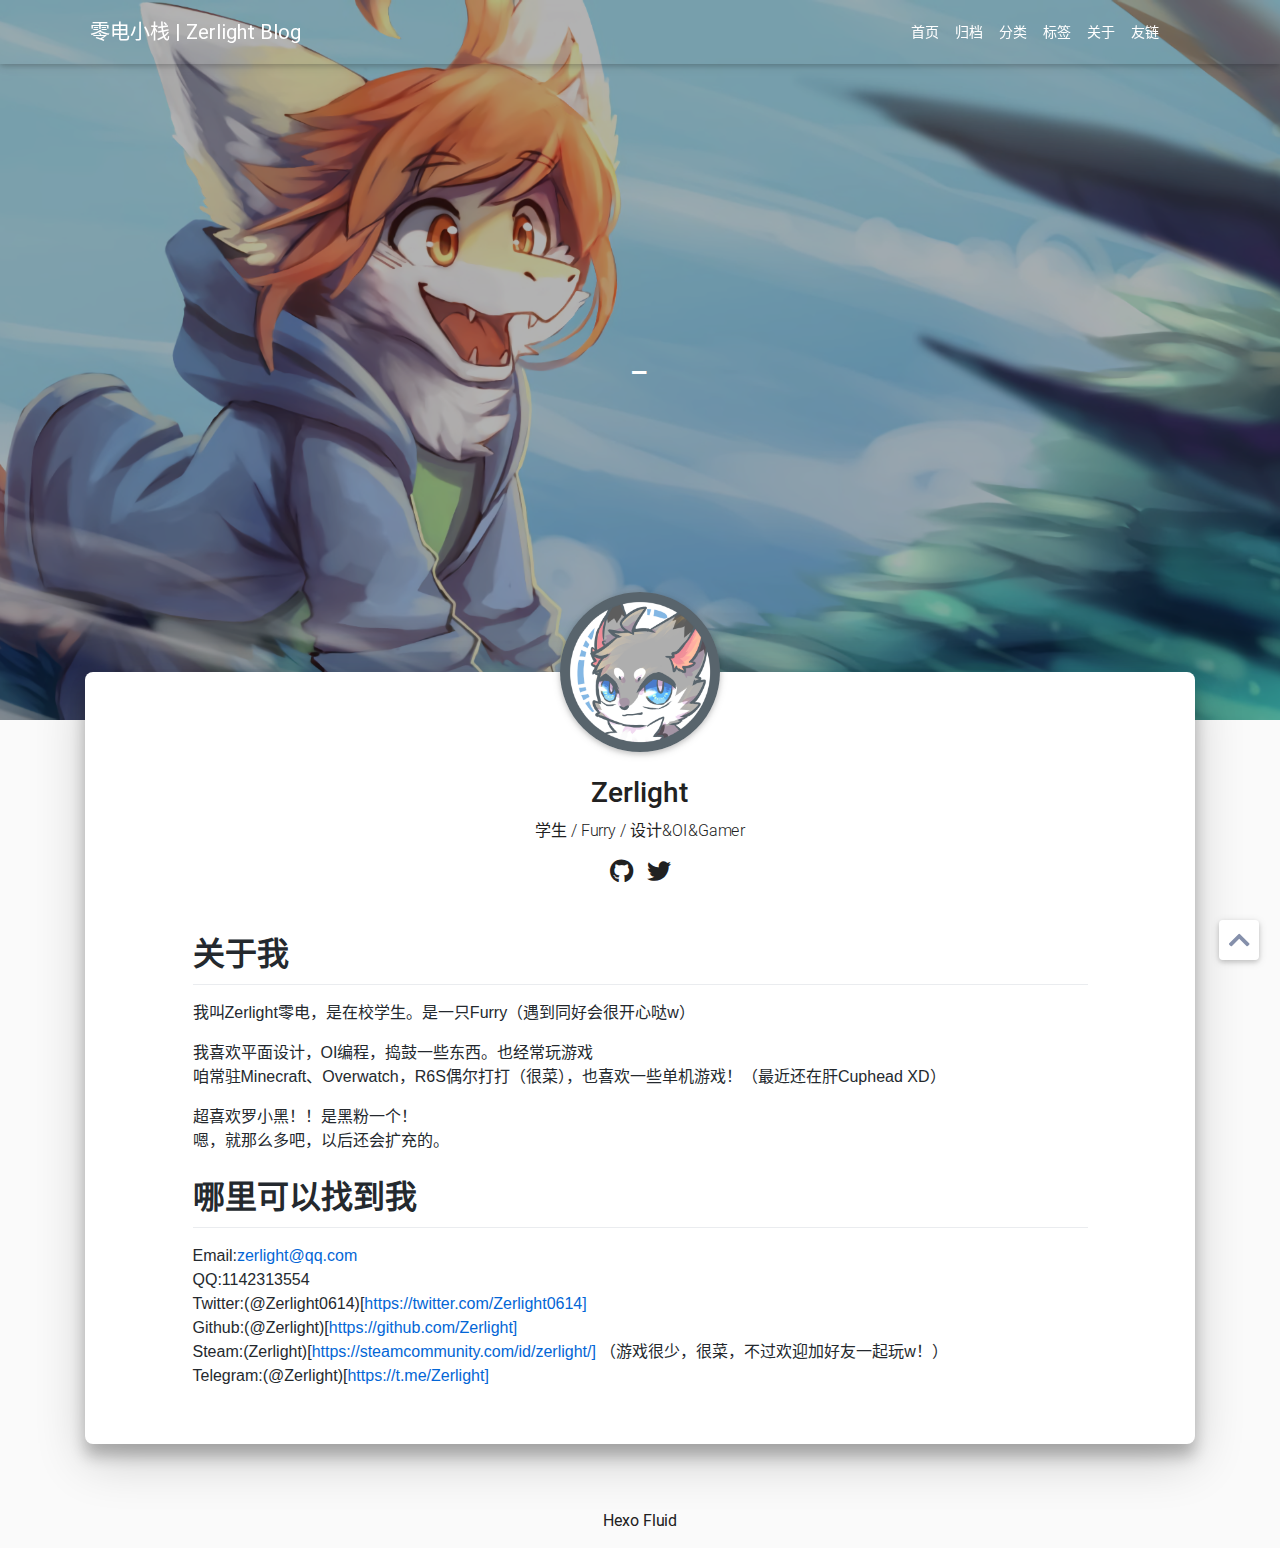
==== about/index.html @ 56e9f2dd "Site updated: 2020-03-03 23:45:05" ====
<!DOCTYPE html>
<html lang="zh-CN">





<head>
  <meta charset="UTF-8">
  <link rel="apple-touch-icon" sizes="76x76" href="/img/apple-touch-icon.png">
  <link rel="icon" type="image/png" href="/img/favicon.png">
  <meta name="viewport"
        content="width=device-width, initial-scale=1.0, maximum-scale=1.0, user-scalable=no, shrink-to-fit=no">
  <meta http-equiv="x-ua-compatible" content="ie=edge">
  
    <meta http-equiv="Content-Security-Policy" content="upgrade-insecure-requests">
  
  <meta name="description" content="">
  <meta name="author" content="Zerlight">
  <meta name="keywords" content="">
  <title>关于 ~ 零电小栈 | Zerlight Blog</title>

  <link rel="stylesheet" href="/lib/font-awesome/css/all.min.css"  >
<link rel="stylesheet" href="/lib/bootstrap/css/bootstrap.min.css"  >
<link rel="stylesheet" href="/lib/mdbootstrap/css/mdb.min.css"  >
<link rel="stylesheet" href="/lib/github-markdown/github-markdown.min.css"  >

<link rel="stylesheet" href="//at.alicdn.com/t/font_1067060_qzomjdt8bmp.css">



  <link rel="stylesheet" href="/lib/prettify/tomorrow-night-eighties.min.css"  >

<link rel="stylesheet" href="/css/main.css"  >


  <link rel="stylesheet" href="/lib/fancybox/jquery.fancybox.min.css"  >


<meta name="generator" content="Hexo 4.2.0"></head>


<body>
  <header style="height: 80vh;">
    <nav id="navbar" class="navbar fixed-top  navbar-expand-lg navbar-dark scrolling-navbar">
  <div class="container">
    <a class="navbar-brand"
       href="/">&nbsp;<strong>零电小栈 | Zerlight Blog</strong>&nbsp;</a>

    <button id="navbar-toggler-btn" class="navbar-toggler" type="button" data-toggle="collapse"
            data-target="#navbarSupportedContent"
            aria-controls="navbarSupportedContent" aria-expanded="false" aria-label="Toggle navigation">
      <div class="animated-icon"><span></span><span></span><span></span></div>
    </button>

    <!-- Collapsible content -->
    <div class="collapse navbar-collapse" id="navbarSupportedContent">
      <ul class="navbar-nav ml-auto text-center">
        
          
          
          
          
          <li class="nav-item">
            <a class="nav-link" href="/">首页</a>
          </li>
        
          
          
          
          
          <li class="nav-item">
            <a class="nav-link" href="/archives/">归档</a>
          </li>
        
          
          
          
          
          <li class="nav-item">
            <a class="nav-link" href="/categories/">分类</a>
          </li>
        
          
          
          
          
          <li class="nav-item">
            <a class="nav-link" href="/tags/">标签</a>
          </li>
        
          
          
          
          
          <li class="nav-item">
            <a class="nav-link" href="/about/">关于</a>
          </li>
        
          
          
          
          
          <li class="nav-item">
            <a class="nav-link" href="/links/">友链</a>
          </li>
        
        
          <li class="nav-item" id="search-btn">
            <a class="nav-link" data-toggle="modal" data-target="#modalSearch">&nbsp;&nbsp;<i
                class="iconfont icon-search"></i>&nbsp;&nbsp;</a>
          </li>
        
      </ul>
    </div>
  </div>
</nav>

    <div class="view intro-2" id="background" parallax=true
         style="background: url('/img/1510596138.kinniro_kuttomsp38.png')no-repeat center center;
           background-size: cover;">
      <div class="full-bg-img">
        <div class="mask rgba-black-light flex-center">
          <div class="container text-center white-text fadeInUp">
            <span class="h2" id="subtitle">
              
            </span>

            
          </div>

          
        </div>
      </div>
    </div>
  </header>

  <main>
    
      <div class="container nopadding-md">
        <div class="py-5 z-depth-3" id="board">
          
            <div class="about-avatar">
              <img src="/img/avatar.png"
                   class="img-fluid z-depth-1 rounded-circle"
                   alt="avatar">
            </div>
          
          <div class="container">
            <div class="row">
              <div class="col-12 col-md-10 m-auto">
                

<div class="text-center">
  <p class="h3">Zerlight</p>
  <p>学生 / Furry / 设计&OI&Gamer</p>
  
    
    
    <a href="https://github.com/Zerlight"
       class="h4 px-1 ">
      <i class="fab fa-github" aria-hidden="true"></i>
      
    </a>
  
    
    
    <a href="https://twitter.com/Zerlight0614"
       class="h4 px-1 ">
      <i class="fab fa-twitter" aria-hidden="true"></i>
      
    </a>
  
    
    
</div>
<div class="mt-5 markdown-body">
  <h1 id="关于我"><a href="#关于我" class="headerlink" title="关于我"></a>关于我</h1><p>我叫Zerlight零电，是在校学生。是一只Furry（遇到同好会很开心哒w）</p>
<p>我喜欢平面设计，OI编程，捣鼓一些东西。也经常玩游戏<br>咱常驻Minecraft、Overwatch，R6S偶尔打打（很菜），也喜欢一些单机游戏！（最近还在肝Cuphead XD）</p>
<p>超喜欢罗小黑！！是黑粉一个！<br>嗯，就那么多吧，以后还会扩充的。</p>
<h1 id="哪里可以找到我"><a href="#哪里可以找到我" class="headerlink" title="哪里可以找到我"></a>哪里可以找到我</h1><p>Email:<a href="mailto:zerlight@qq.com">zerlight@qq.com</a><br>QQ:1142313554<br>Twitter:(@Zerlight0614)[<a href="https://twitter.com/Zerlight0614]" target="_blank" rel="noopener">https://twitter.com/Zerlight0614]</a><br>Github:(@Zerlight)[<a href="https://github.com/Zerlight]" target="_blank" rel="noopener">https://github.com/Zerlight]</a><br>Steam:(Zerlight)[<a href="https://steamcommunity.com/id/zerlight/]" target="_blank" rel="noopener">https://steamcommunity.com/id/zerlight/]</a> （游戏很少，很菜，不过欢迎加好友一起玩w！）<br>Telegram:(@Zerlight)[<a href="https://t.me/Zerlight]" target="_blank" rel="noopener">https://t.me/Zerlight]</a></p>

</div>

              </div>
            </div>
          </div>
        </div>
      </div>
    
  </main>

  
    <a class="z-depth-1" id="scroll-top-button" href="#" role="button">
      <i class="fa fa-chevron-up scroll-top-arrow" aria-hidden="true"></i>
    </a>
  

  
    <div class="modal fade" id="modalSearch" tabindex="-1" role="dialog" aria-labelledby="ModalLabel"
     aria-hidden="true">
  <div class="modal-dialog modal-dialog-scrollable modal-lg" role="document">
    <div class="modal-content">
      <div class="modal-header text-center">
        <h4 class="modal-title w-100 font-weight-bold">搜索</h4>
        <button type="button" id="local-search-close" class="close" data-dismiss="modal" aria-label="Close">
          <span aria-hidden="true">&times;</span>
        </button>
      </div>
      <div class="modal-body mx-3">
        <div class="md-form mb-5">
          <input type="text" id="local-search-input" class="form-control validate">
          <label data-error="x" data-success="v"
                 for="local-search-input">关键词</label>
        </div>
        <div class="list-group" id="local-search-result"></div>
      </div>
    </div>
  </div>
</div>
  

  <footer class="mt-5">
  <div class="text-center py-3">
    <a href="https://hexo.io" target="_blank" rel="nofollow noopener"><b>Hexo</b></a>
    <i class="iconfont icon-love"></i>
    <a href="https://github.com/fluid-dev/hexo-theme-fluid" target="_blank" rel="nofollow noopener"> <b>Fluid</b></a>
    <br>

    


    


    <!-- cnzz Analytics icon -->
    

  </div>
</footer>

<!-- SCRIPTS -->
<script src="/lib/jquery/jquery.min.js" ></script>
<script src="/lib/popper/popper.min.js" ></script>
<script src="/lib/bootstrap/js/bootstrap.min.js" ></script>
<script src="/lib/mdbootstrap/js/mdb.min.js" ></script>
<script src="/js/main.js" ></script>


  <script src="/js/lazyload.js" ></script>





  <script src="/lib/smoothscroll/SmoothScroll.min.js" ></script>



  <script async src="//busuanzi.ibruce.info/busuanzi/2.3/busuanzi.pure.mini.js" ></script>


<!-- Plugins -->


  

  
    <!-- Google Analytics -->
    <script>
      (function (i, s, o, g, r, a, m) {
        i['GoogleAnalyticsObject'] = r;
        i[r] = i[r] || function () {
          (i[r].q = i[r].q || []).push(arguments)
        }, i[r].l = 1 * new Date();
        a = s.createElement(o),
          m = s.getElementsByTagName(o)[0];
        a.async = 1;
        a.src = g;
        m.parentNode.insertBefore(a, m)
      })(window, document, 'script', 'https://www.google-analytics.com/analytics.js', 'ga');

      ga('create', 'UA-137431121-1', 'auto');
      ga('send', 'pageview');
    </script>
  

  

  

  <!-- cnzz Analytics -->
  



  <script src="/lib/prettify/prettify.min.js" ></script>
  <script>
    $(document).ready(function () {
      $('pre').addClass('prettyprint  linenums');
      prettyPrint();
    })
  </script>



  <script src="/lib/typed/typed.min.js" ></script>
  <script>
    var typed = new Typed('#subtitle', {
      strings: [
        '  ',
        "关于&nbsp;",
      ],
      cursorChar: "_",
      typeSpeed: 70,
      loop: false,
    });
    typed.stop();
    $(document).ready(function () {
      $(".typed-cursor").addClass("h2");
      typed.start();
    });
  </script>



  <script src="/lib/anchor/anchor.min.js" ></script>
  <script>
    anchors.options = {
      placement: "right",
      visible: "false",
      
    };
    var el = "h1,h2,h3,h4,h5,h6".split(",");
    var res = [];
    for (item of el) {
      res.push(".markdown-body > " + item)
    }
    anchors.add(res.join(", "))
  </script>



  <script src="/js/local-search.js" ></script>
  <script>
    var path = "/local-search.xml";
    var inputArea = document.querySelector("#local-search-input");
    inputArea.onclick = function () {
      getSearchFile(path);
      this.onclick = null
    }
  </script>



  <script src="/lib/fancybox/jquery.fancybox.min.js" ></script>
  <script>
    $("#post img:not(.no-zoom img, img[no-zoom])").each(
      function () {
        var element = document.createElement("a");
        $(element).attr("data-fancybox", "images");
        $(element).attr("href", $(this).attr("src"));
        $(this).wrap(element);
      }
    );
  </script>





  
  
    <script type="text/javascript">
      //定义获取词语下标
      var a_idx = 0;
      jQuery(document).ready(function ($) {
        //点击body时触发事件
        $("body").click(function (e) {
          //需要显示的词语
          var a = new Array("富强", "民主", "文明", "和谐", "自由", "平等", "公正", "法治", "爱国", "敬业", "诚信", "友善");
          //设置词语给span标签
          var $i = $("<span/>").text(a[a_idx]);
          //下标等于原来下标+1  余 词语总数
          a_idx = (a_idx + 1) % a.length;
          //获取鼠标指针的位置，分别相对于文档的左和右边缘。
          //获取x和y的指针坐标
          var x = e.pageX, y = e.pageY;
          //在鼠标的指针的位置给$i定义的span标签添加css样式
          $i.css({
            "z-index": 999,
            "top": y - 20,
            "left": x,
            "position": "absolute",
            "font-weight": "bold",
            "color": rand_color()
          });
          // 随机颜色
          function rand_color() {
            return "rgb(" + ~~(255 * Math.random()) + "," + ~~(255 * Math.random()) + "," + ~~(255 * Math.random()) + ")"
          }
          //在body添加这个标签
          $("body").append($i);
          //animate() 方法执行 CSS 属性集的自定义动画。
          //该方法通过CSS样式将元素从一个状态改变为另一个状态。CSS属性值是逐渐改变的，这样就可以创建动画效果。
          //详情请看http://www.w3school.com.cn/jquery/effect_animate.asp
          $i.animate({
            //将原来的位置向上移动180
            "top": y - 180,
            "opacity": 0
            //1500动画的速度
          }, 1500, function () {
            //时间到了自动删除
            $i.remove();
          });
        });
      })
      ;
    </script>
  








</body>
</html>
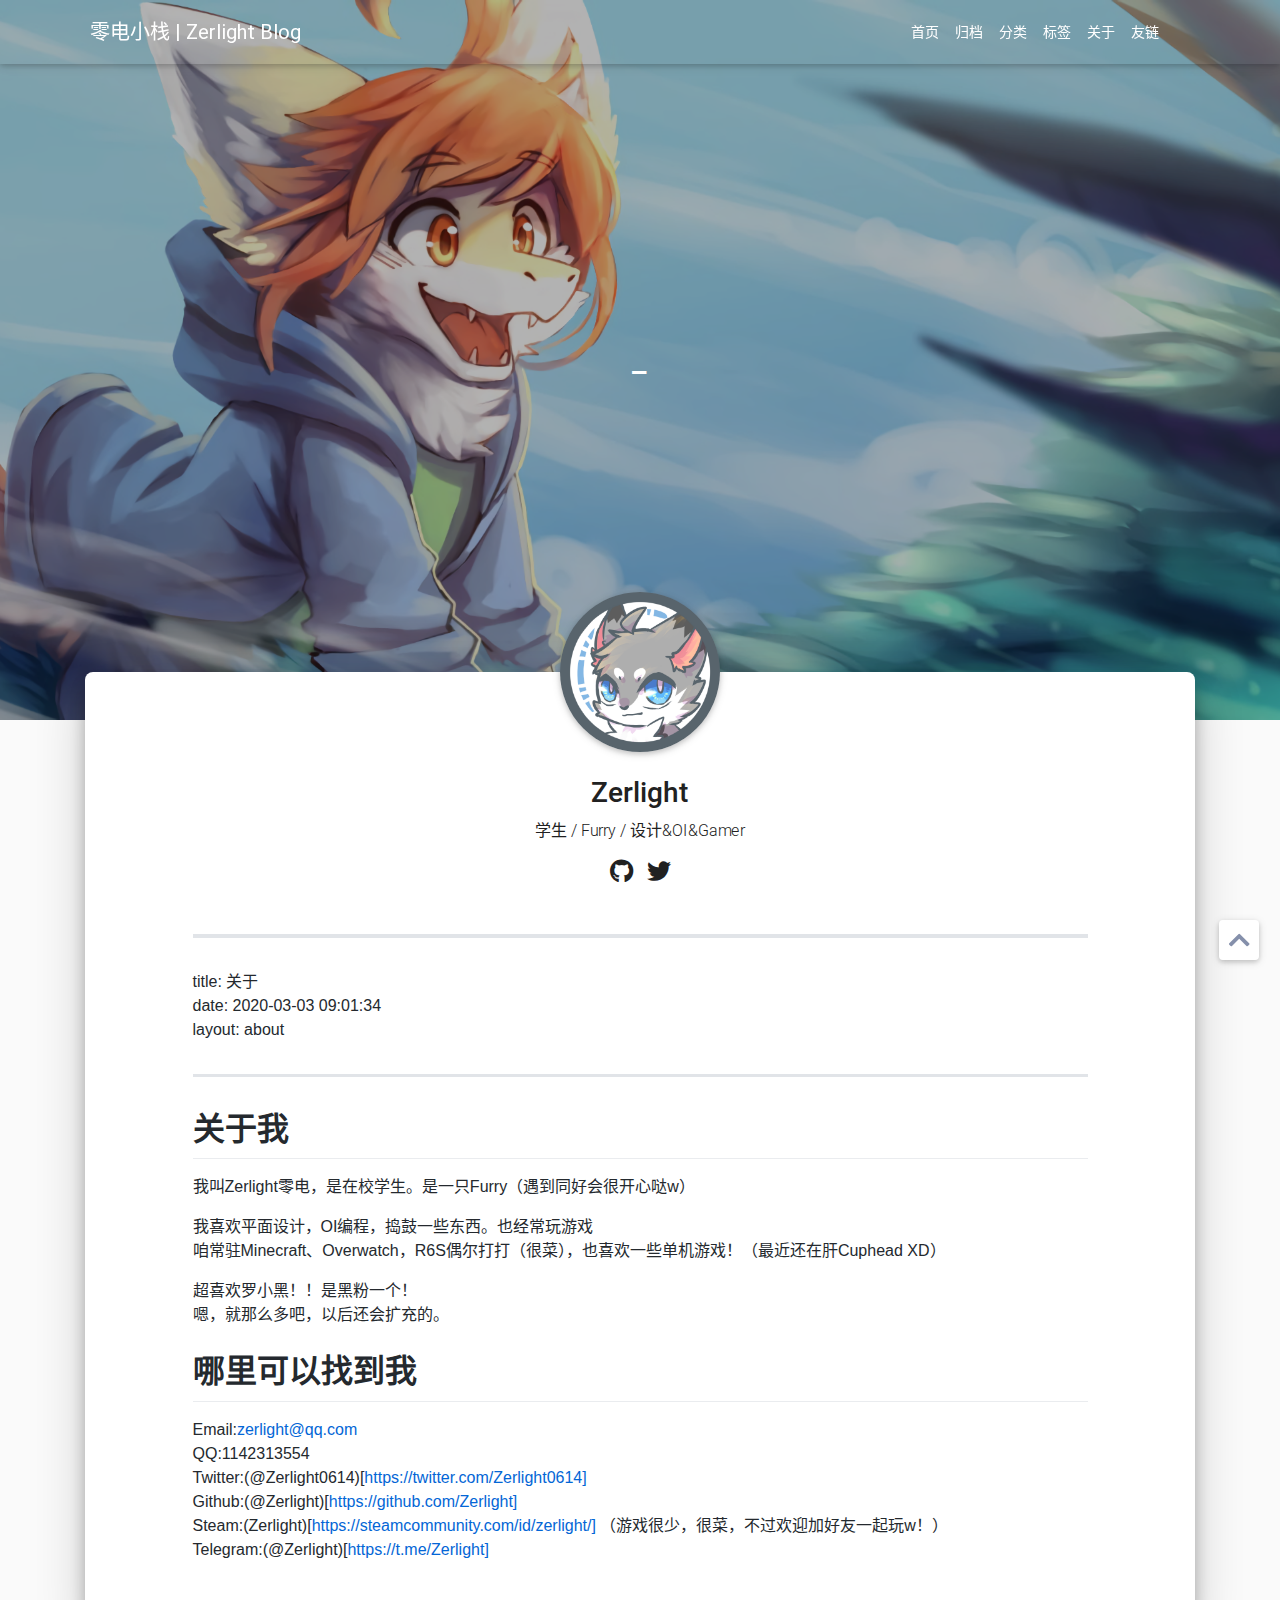
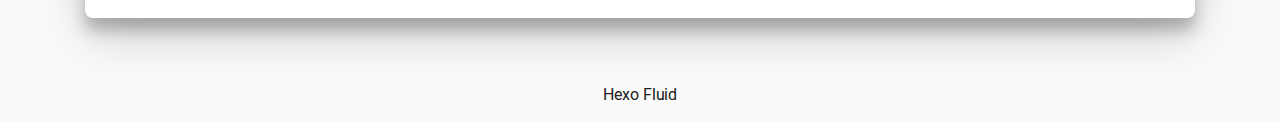
==== commit 019bcec1: "Site updated: 2020-03-03 23:47:24" ====
--- a/about/index.html
+++ b/about/index.html
@@ -175,7 +175,10 @@
     
 </div>
 <div class="mt-5 markdown-body">
-  <h1 id="关于我"><a href="#关于我" class="headerlink" title="关于我"></a>关于我</h1><p>我叫Zerlight零电，是在校学生。是一只Furry（遇到同好会很开心哒w）</p>
+  <hr>
+<p>title: 关于<br>date: 2020-03-03 09:01:34<br>layout: about</p>
+<hr>
+<h1 id="关于我"><a href="#关于我" class="headerlink" title="关于我"></a>关于我</h1><p>我叫Zerlight零电，是在校学生。是一只Furry（遇到同好会很开心哒w）</p>
 <p>我喜欢平面设计，OI编程，捣鼓一些东西。也经常玩游戏<br>咱常驻Minecraft、Overwatch，R6S偶尔打打（很菜），也喜欢一些单机游戏！（最近还在肝Cuphead XD）</p>
 <p>超喜欢罗小黑！！是黑粉一个！<br>嗯，就那么多吧，以后还会扩充的。</p>
 <h1 id="哪里可以找到我"><a href="#哪里可以找到我" class="headerlink" title="哪里可以找到我"></a>哪里可以找到我</h1><p>Email:<a href="mailto:zerlight@qq.com">zerlight@qq.com</a><br>QQ:1142313554<br>Twitter:(@Zerlight0614)[<a href="https://twitter.com/Zerlight0614]" target="_blank" rel="noopener">https://twitter.com/Zerlight0614]</a><br>Github:(@Zerlight)[<a href="https://github.com/Zerlight]" target="_blank" rel="noopener">https://github.com/Zerlight]</a><br>Steam:(Zerlight)[<a href="https://steamcommunity.com/id/zerlight/]" target="_blank" rel="noopener">https://steamcommunity.com/id/zerlight/]</a> （游戏很少，很菜，不过欢迎加好友一起玩w！）<br>Telegram:(@Zerlight)[<a href="https://t.me/Zerlight]" target="_blank" rel="noopener">https://t.me/Zerlight]</a></p>
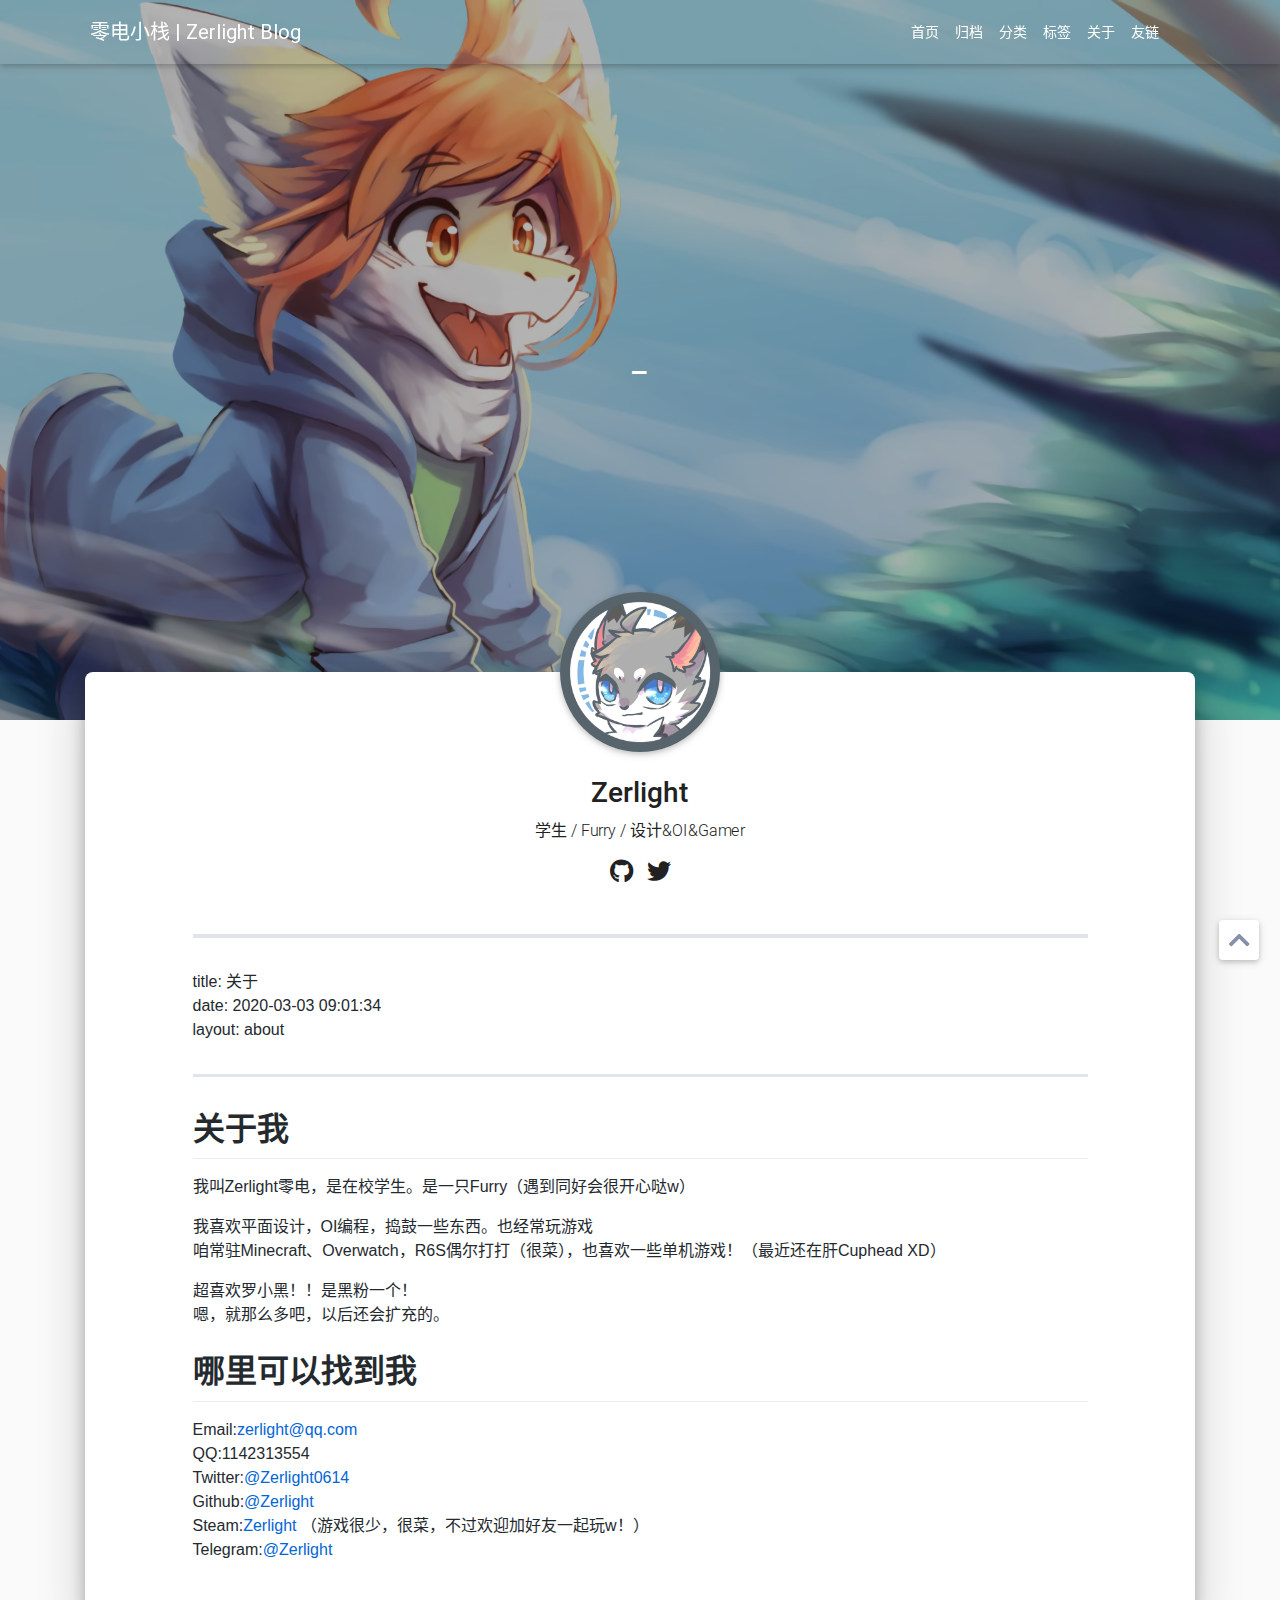
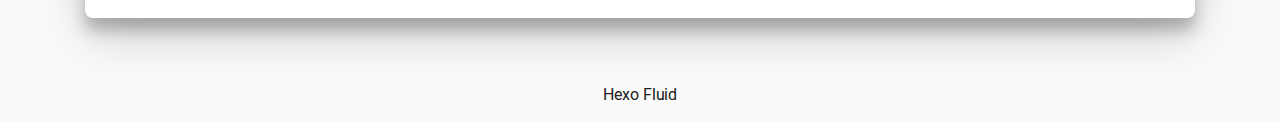
==== commit 09a391be: "Site updated: 2020-03-03 23:51:11" ====
--- a/about/index.html
+++ b/about/index.html
@@ -181,7 +181,7 @@
 <h1 id="关于我"><a href="#关于我" class="headerlink" title="关于我"></a>关于我</h1><p>我叫Zerlight零电，是在校学生。是一只Furry（遇到同好会很开心哒w）</p>
 <p>我喜欢平面设计，OI编程，捣鼓一些东西。也经常玩游戏<br>咱常驻Minecraft、Overwatch，R6S偶尔打打（很菜），也喜欢一些单机游戏！（最近还在肝Cuphead XD）</p>
 <p>超喜欢罗小黑！！是黑粉一个！<br>嗯，就那么多吧，以后还会扩充的。</p>
-<h1 id="哪里可以找到我"><a href="#哪里可以找到我" class="headerlink" title="哪里可以找到我"></a>哪里可以找到我</h1><p>Email:<a href="mailto:zerlight@qq.com">zerlight@qq.com</a><br>QQ:1142313554<br>Twitter:(@Zerlight0614)[<a href="https://twitter.com/Zerlight0614]" target="_blank" rel="noopener">https://twitter.com/Zerlight0614]</a><br>Github:(@Zerlight)[<a href="https://github.com/Zerlight]" target="_blank" rel="noopener">https://github.com/Zerlight]</a><br>Steam:(Zerlight)[<a href="https://steamcommunity.com/id/zerlight/]" target="_blank" rel="noopener">https://steamcommunity.com/id/zerlight/]</a> （游戏很少，很菜，不过欢迎加好友一起玩w！）<br>Telegram:(@Zerlight)[<a href="https://t.me/Zerlight]" target="_blank" rel="noopener">https://t.me/Zerlight]</a></p>
+<h1 id="哪里可以找到我"><a href="#哪里可以找到我" class="headerlink" title="哪里可以找到我"></a>哪里可以找到我</h1><p>Email:<a href="mailto:zerlight@qq.com">zerlight@qq.com</a><br>QQ:1142313554<br>Twitter:<a href="https://twitter.com/Zerlight0614" target="_blank" rel="noopener">@Zerlight0614</a><br>Github:<a href="https://github.com/Zerlight" target="_blank" rel="noopener">@Zerlight</a><br>Steam:<a href="https://steamcommunity.com/id/zerlight/" target="_blank" rel="noopener">Zerlight</a> （游戏很少，很菜，不过欢迎加好友一起玩w！）<br>Telegram:<a href="https://t.me/Zerlight" target="_blank" rel="noopener">@Zerlight</a></p>
 
 </div>
 
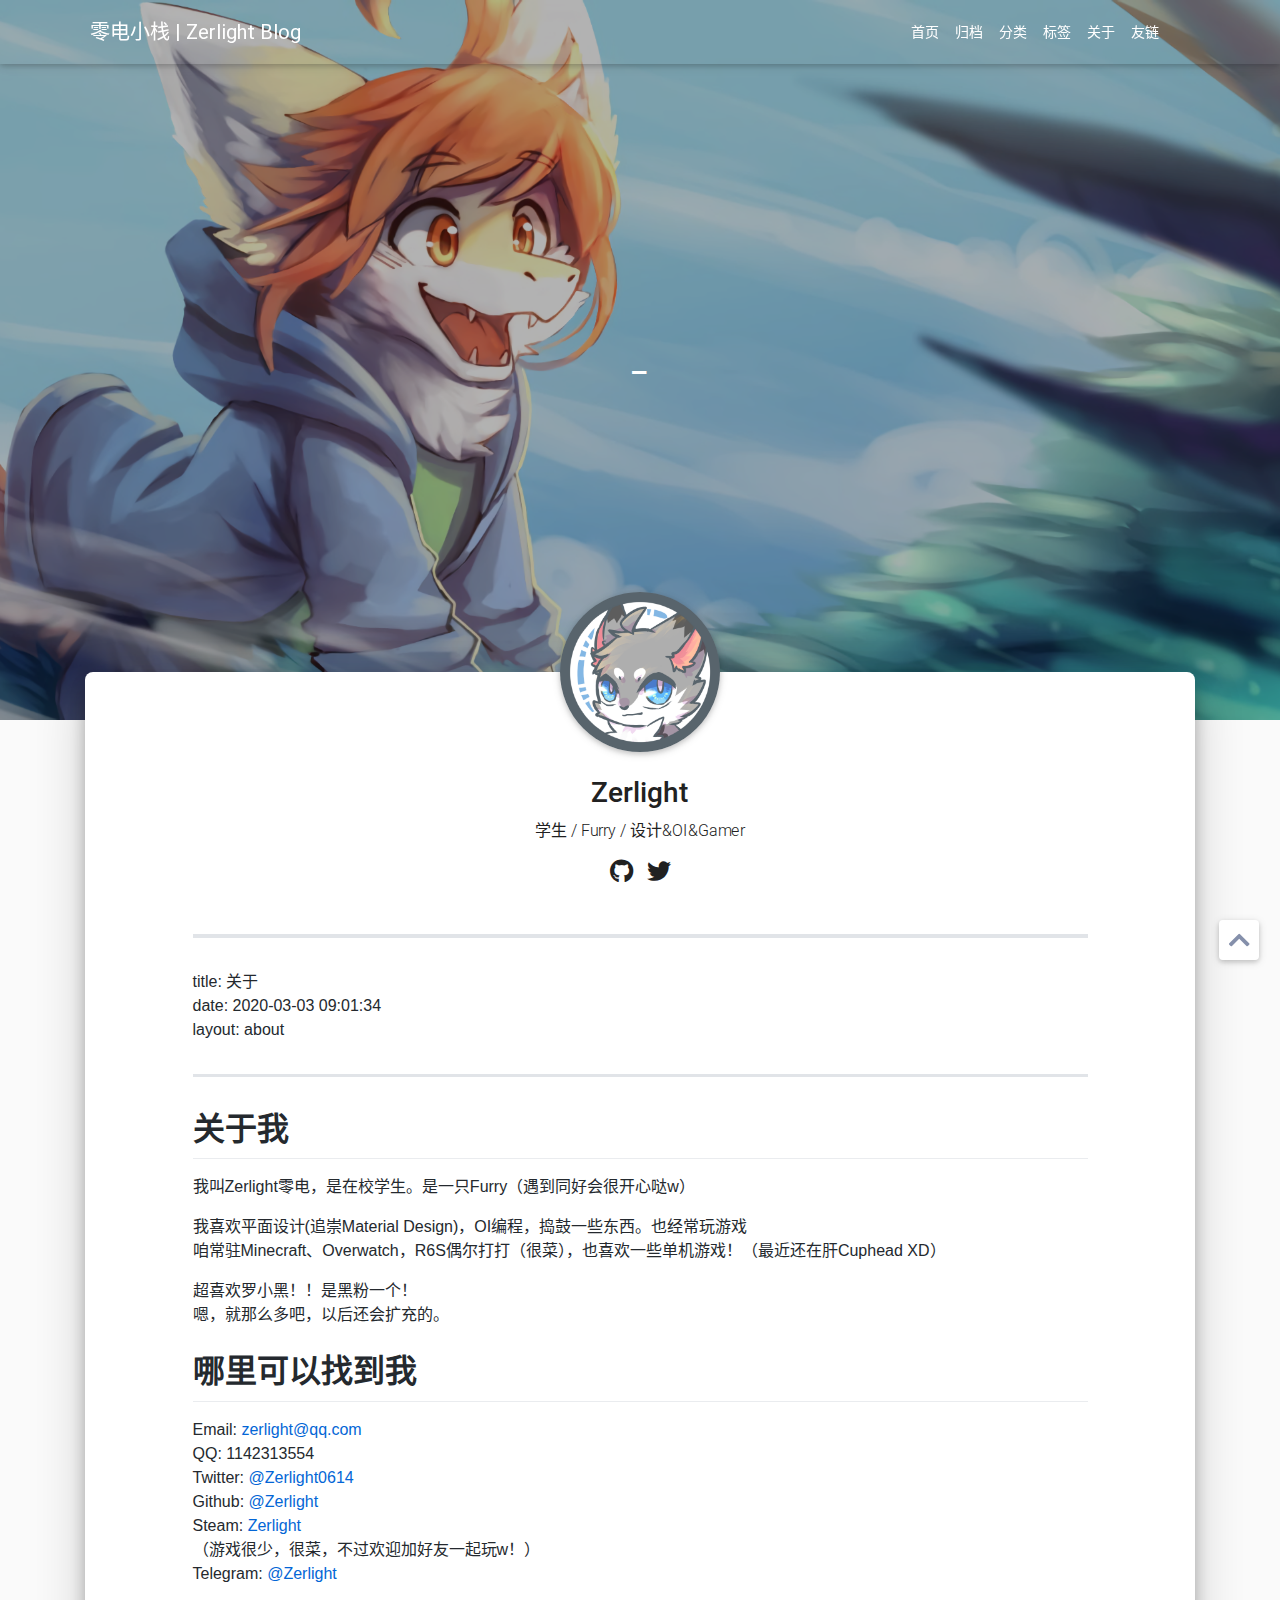
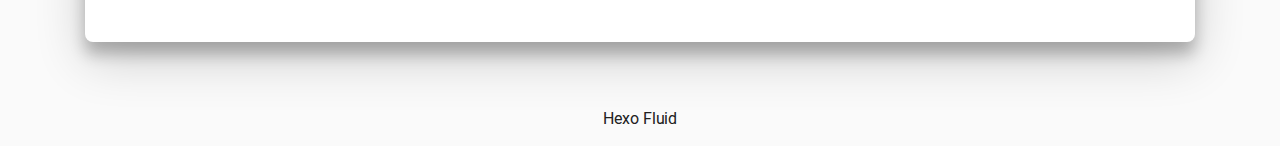
==== commit 3772168c: "Site updated: 2020-03-03 23:53:42" ====
--- a/about/index.html
+++ b/about/index.html
@@ -179,9 +179,9 @@
 <p>title: 关于<br>date: 2020-03-03 09:01:34<br>layout: about</p>
 <hr>
 <h1 id="关于我"><a href="#关于我" class="headerlink" title="关于我"></a>关于我</h1><p>我叫Zerlight零电，是在校学生。是一只Furry（遇到同好会很开心哒w）</p>
-<p>我喜欢平面设计，OI编程，捣鼓一些东西。也经常玩游戏<br>咱常驻Minecraft、Overwatch，R6S偶尔打打（很菜），也喜欢一些单机游戏！（最近还在肝Cuphead XD）</p>
+<p>我喜欢平面设计(追崇Material Design)，OI编程，捣鼓一些东西。也经常玩游戏<br>咱常驻Minecraft、Overwatch，R6S偶尔打打（很菜），也喜欢一些单机游戏！（最近还在肝Cuphead XD）</p>
 <p>超喜欢罗小黑！！是黑粉一个！<br>嗯，就那么多吧，以后还会扩充的。</p>
-<h1 id="哪里可以找到我"><a href="#哪里可以找到我" class="headerlink" title="哪里可以找到我"></a>哪里可以找到我</h1><p>Email:<a href="mailto:zerlight@qq.com">zerlight@qq.com</a><br>QQ:1142313554<br>Twitter:<a href="https://twitter.com/Zerlight0614" target="_blank" rel="noopener">@Zerlight0614</a><br>Github:<a href="https://github.com/Zerlight" target="_blank" rel="noopener">@Zerlight</a><br>Steam:<a href="https://steamcommunity.com/id/zerlight/" target="_blank" rel="noopener">Zerlight</a> （游戏很少，很菜，不过欢迎加好友一起玩w！）<br>Telegram:<a href="https://t.me/Zerlight" target="_blank" rel="noopener">@Zerlight</a></p>
+<h1 id="哪里可以找到我"><a href="#哪里可以找到我" class="headerlink" title="哪里可以找到我"></a>哪里可以找到我</h1><p>Email: <a href="mailto:zerlight@qq.com">zerlight@qq.com</a><br>QQ: 1142313554<br>Twitter: <a href="https://twitter.com/Zerlight0614" target="_blank" rel="noopener">@Zerlight0614</a><br>Github: <a href="https://github.com/Zerlight" target="_blank" rel="noopener">@Zerlight</a><br>Steam: <a href="https://steamcommunity.com/id/zerlight/" target="_blank" rel="noopener">Zerlight</a><br>（游戏很少，很菜，不过欢迎加好友一起玩w！）<br>Telegram: <a href="https://t.me/Zerlight" target="_blank" rel="noopener">@Zerlight</a></p>
 
 </div>
 
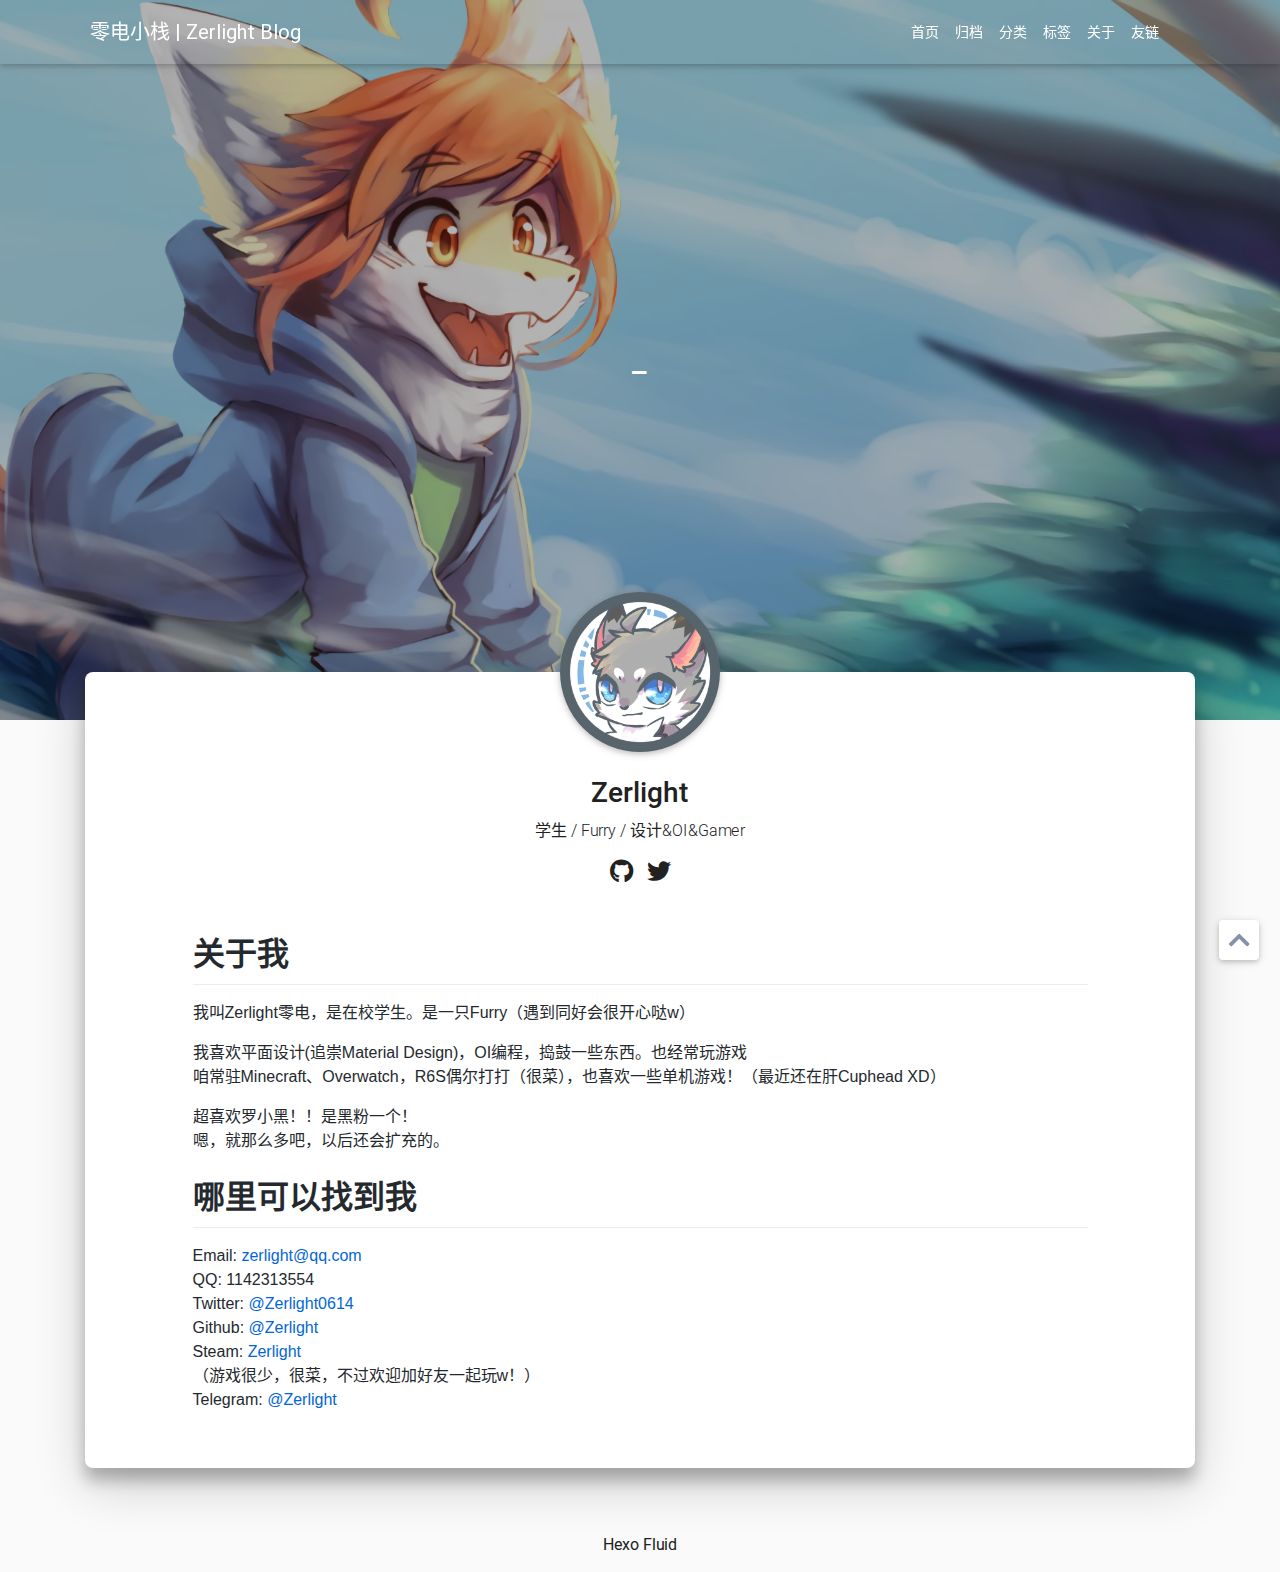
==== commit 96477e8a: "Site updated: 2020-03-03 23:55:30" ====
--- a/about/index.html
+++ b/about/index.html
@@ -175,10 +175,7 @@
     
 </div>
 <div class="mt-5 markdown-body">
-  <hr>
-<p>title: 关于<br>date: 2020-03-03 09:01:34<br>layout: about</p>
-<hr>
-<h1 id="关于我"><a href="#关于我" class="headerlink" title="关于我"></a>关于我</h1><p>我叫Zerlight零电，是在校学生。是一只Furry（遇到同好会很开心哒w）</p>
+  <h1 id="关于我"><a href="#关于我" class="headerlink" title="关于我"></a>关于我</h1><p>我叫Zerlight零电，是在校学生。是一只Furry（遇到同好会很开心哒w）</p>
 <p>我喜欢平面设计(追崇Material Design)，OI编程，捣鼓一些东西。也经常玩游戏<br>咱常驻Minecraft、Overwatch，R6S偶尔打打（很菜），也喜欢一些单机游戏！（最近还在肝Cuphead XD）</p>
 <p>超喜欢罗小黑！！是黑粉一个！<br>嗯，就那么多吧，以后还会扩充的。</p>
 <h1 id="哪里可以找到我"><a href="#哪里可以找到我" class="headerlink" title="哪里可以找到我"></a>哪里可以找到我</h1><p>Email: <a href="mailto:zerlight@qq.com">zerlight@qq.com</a><br>QQ: 1142313554<br>Twitter: <a href="https://twitter.com/Zerlight0614" target="_blank" rel="noopener">@Zerlight0614</a><br>Github: <a href="https://github.com/Zerlight" target="_blank" rel="noopener">@Zerlight</a><br>Steam: <a href="https://steamcommunity.com/id/zerlight/" target="_blank" rel="noopener">Zerlight</a><br>（游戏很少，很菜，不过欢迎加好友一起玩w！）<br>Telegram: <a href="https://t.me/Zerlight" target="_blank" rel="noopener">@Zerlight</a></p>
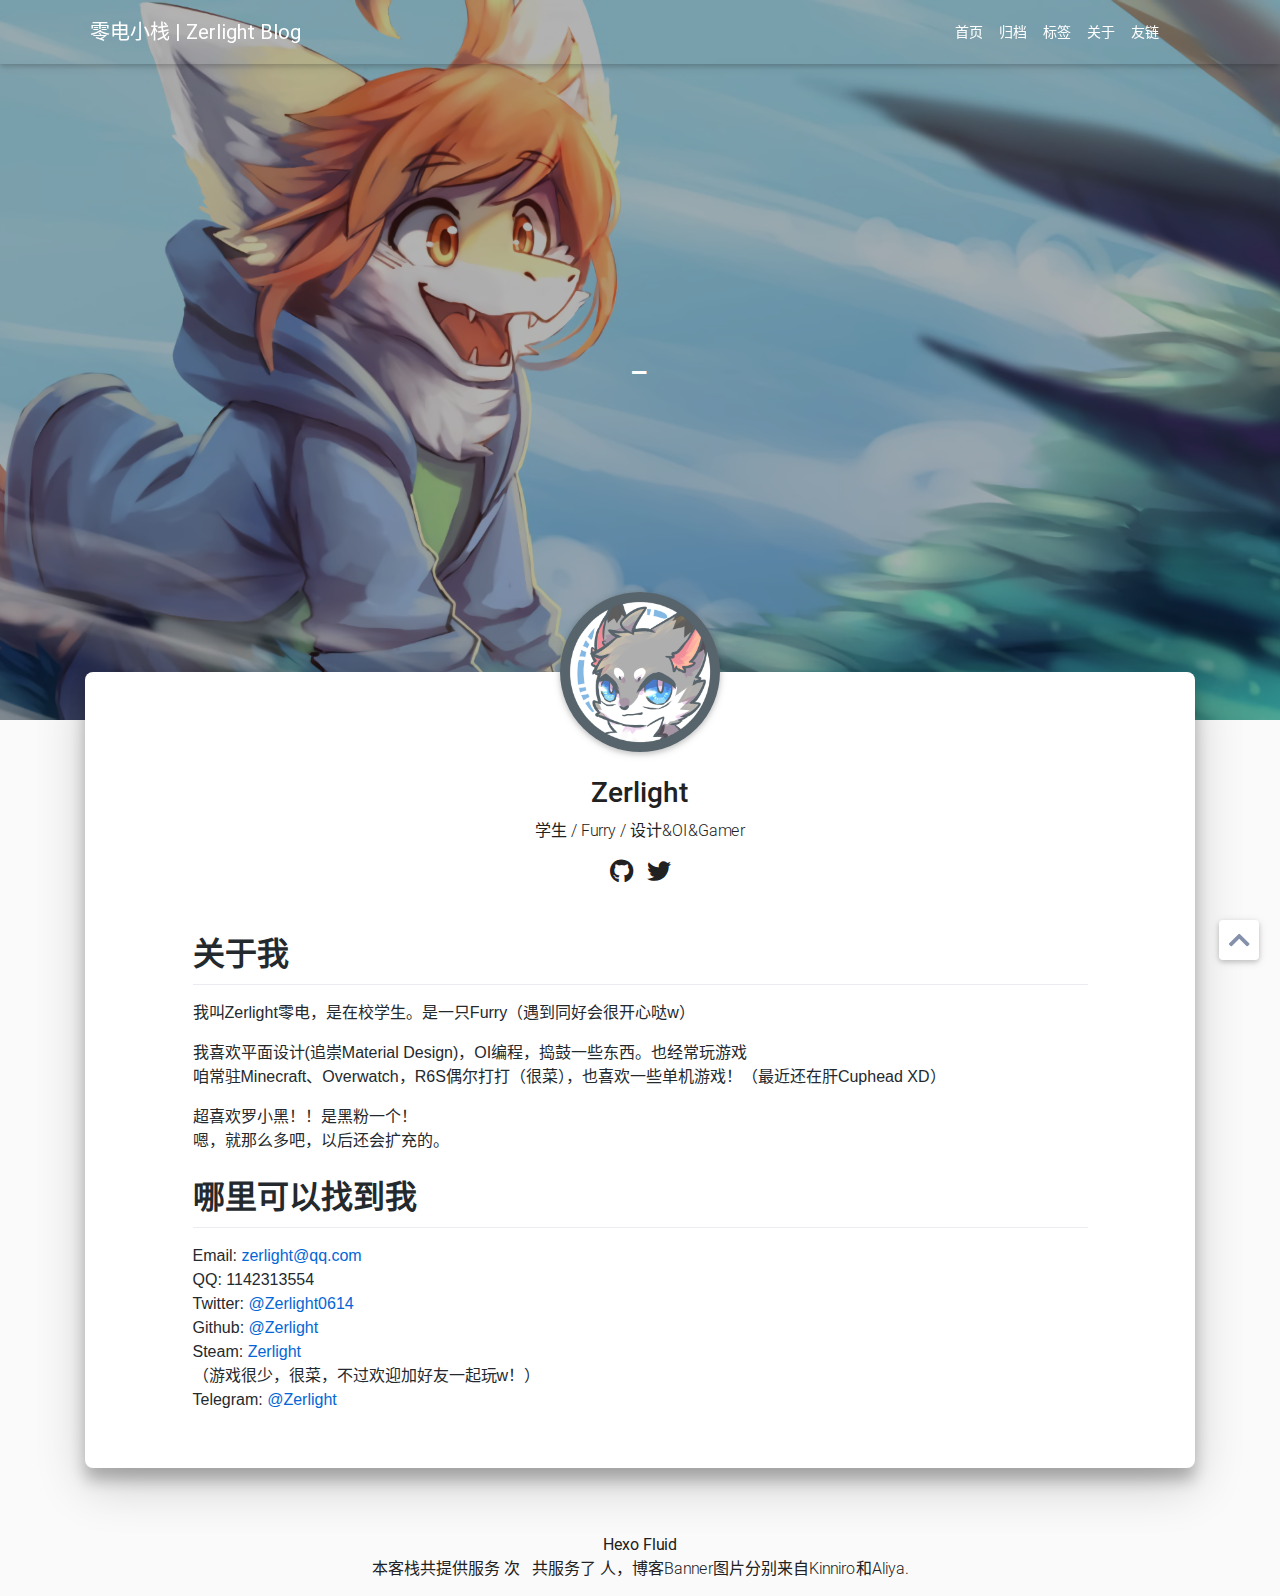
==== commit 1ad83589: "Site updated: 2020-03-07 21:52:43" ====
--- a/about/index.html
+++ b/about/index.html
@@ -18,7 +18,7 @@
   <meta name="description" content="">
   <meta name="author" content="Zerlight">
   <meta name="keywords" content="">
-  <title>关于 ~ 零电小栈 | Zerlight Blog</title>
+  <title>关于 | 零电小栈 | Zerlight Blog</title>
 
   <link rel="stylesheet" href="/lib/font-awesome/css/all.min.css"  >
 <link rel="stylesheet" href="/lib/bootstrap/css/bootstrap.min.css"  >
@@ -75,12 +75,6 @@
         
           
           
-          
-          
-          <li class="nav-item">
-            <a class="nav-link" href="/categories/">分类</a>
-          </li>
-        
           
           
           
@@ -228,6 +222,20 @@
     <br>
 
     
+  
+    <!-- 不蒜子统计PV -->
+    
+    &nbsp;<span id="busuanzi_container_site_pv"></span>本客栈共提供服务 
+          <span id="busuanzi_value_site_pv"></span> 次&nbsp;
+  
+  
+    <!-- 不蒜子统计UV -->
+    
+    &nbsp;<span id="busuanzi_container_site_uv"></span>共服务了 
+            <span id="busuanzi_value_site_uv"></span> 人，博客Banner图片分别来自Kinniro和Aliya.&nbsp;
+  
+  <br>
+
 
 
     
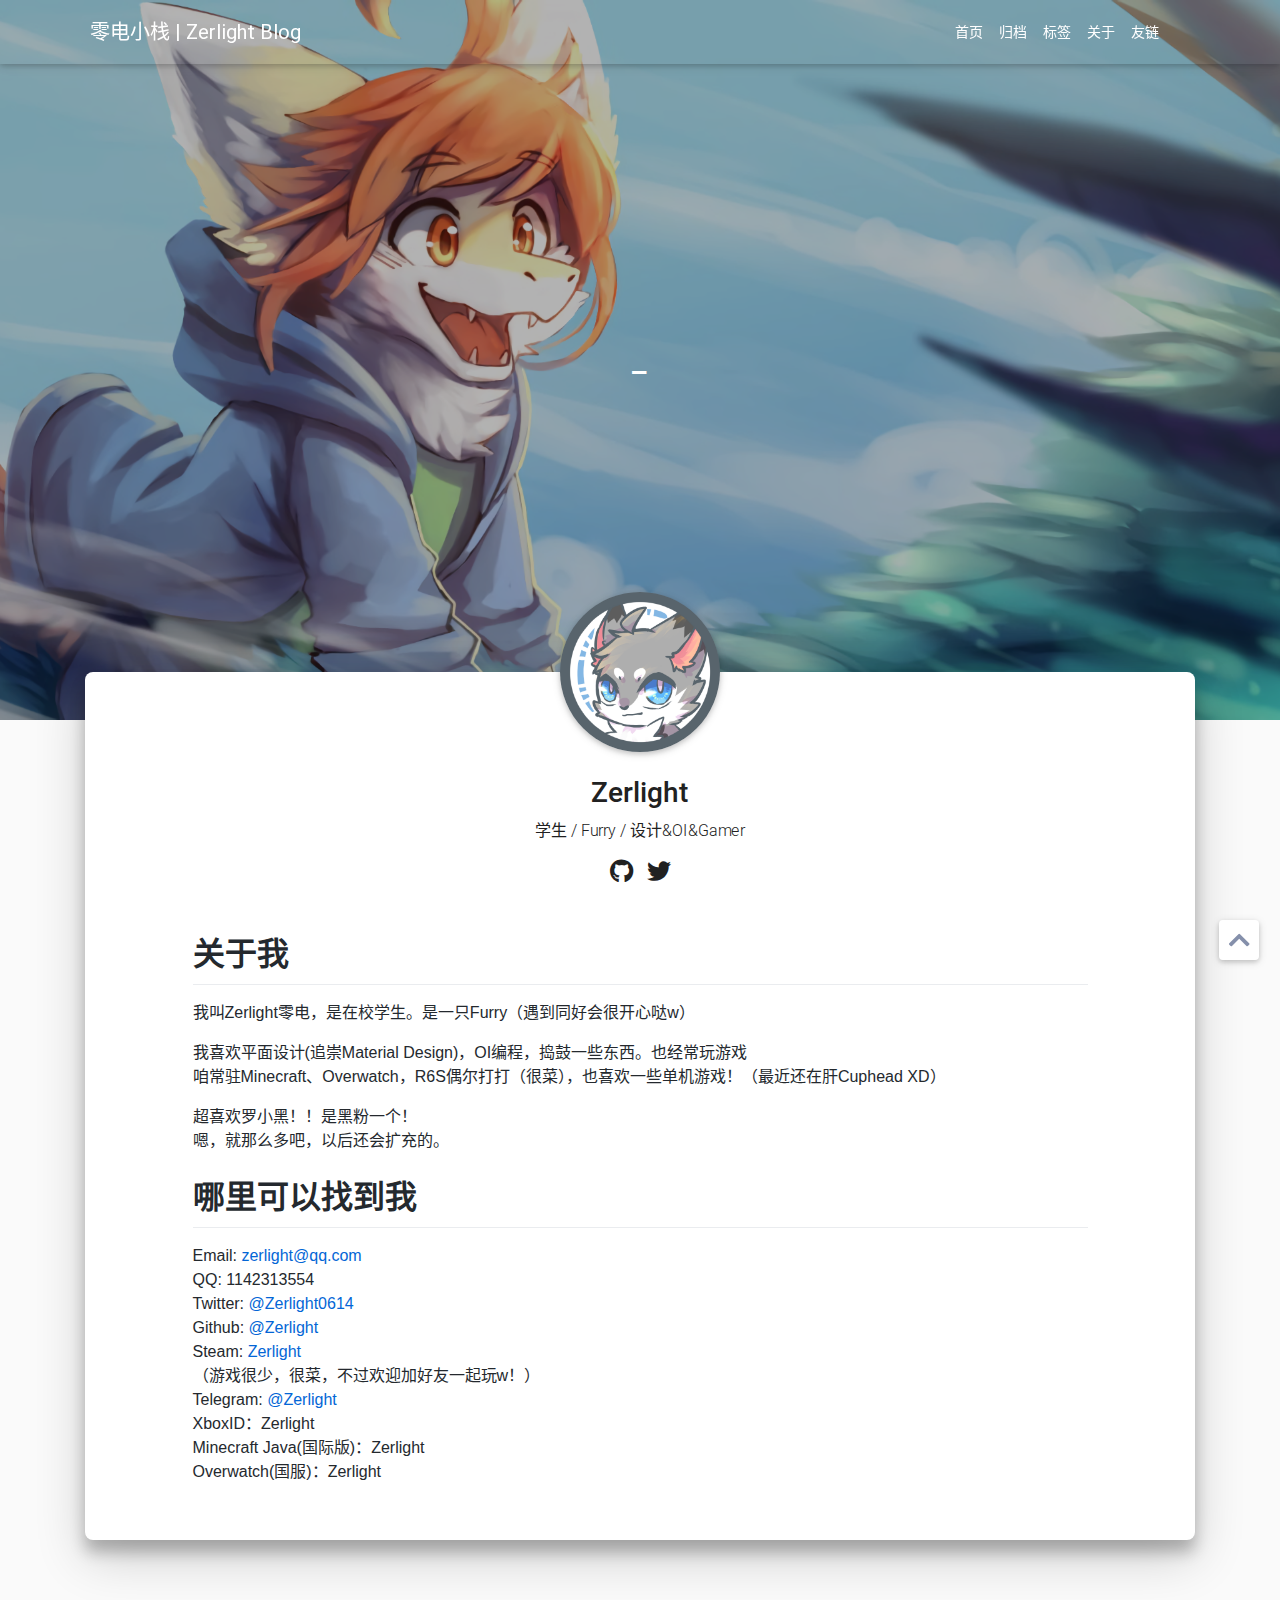
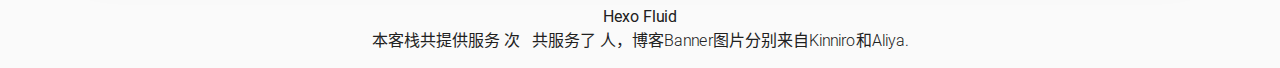
==== commit 020707a3: "Site updated: 2020-03-08 09:08:04" ====
--- a/about/index.html
+++ b/about/index.html
@@ -172,7 +172,7 @@
   <h1 id="关于我"><a href="#关于我" class="headerlink" title="关于我"></a>关于我</h1><p>我叫Zerlight零电，是在校学生。是一只Furry（遇到同好会很开心哒w）</p>
 <p>我喜欢平面设计(追崇Material Design)，OI编程，捣鼓一些东西。也经常玩游戏<br>咱常驻Minecraft、Overwatch，R6S偶尔打打（很菜），也喜欢一些单机游戏！（最近还在肝Cuphead XD）</p>
 <p>超喜欢罗小黑！！是黑粉一个！<br>嗯，就那么多吧，以后还会扩充的。</p>
-<h1 id="哪里可以找到我"><a href="#哪里可以找到我" class="headerlink" title="哪里可以找到我"></a>哪里可以找到我</h1><p>Email: <a href="mailto:zerlight@qq.com">zerlight@qq.com</a><br>QQ: 1142313554<br>Twitter: <a href="https://twitter.com/Zerlight0614" target="_blank" rel="noopener">@Zerlight0614</a><br>Github: <a href="https://github.com/Zerlight" target="_blank" rel="noopener">@Zerlight</a><br>Steam: <a href="https://steamcommunity.com/id/zerlight/" target="_blank" rel="noopener">Zerlight</a><br>（游戏很少，很菜，不过欢迎加好友一起玩w！）<br>Telegram: <a href="https://t.me/Zerlight" target="_blank" rel="noopener">@Zerlight</a></p>
+<h1 id="哪里可以找到我"><a href="#哪里可以找到我" class="headerlink" title="哪里可以找到我"></a>哪里可以找到我</h1><p>Email: <a href="mailto:zerlight@qq.com">zerlight@qq.com</a><br>QQ: 1142313554<br>Twitter: <a href="https://twitter.com/Zerlight0614" target="_blank" rel="noopener">@Zerlight0614</a><br>Github: <a href="https://github.com/Zerlight" target="_blank" rel="noopener">@Zerlight</a><br>Steam: <a href="https://steamcommunity.com/id/zerlight/" target="_blank" rel="noopener">Zerlight</a><br>（游戏很少，很菜，不过欢迎加好友一起玩w！）<br>Telegram: <a href="https://t.me/Zerlight" target="_blank" rel="noopener">@Zerlight</a><br>XboxID：Zerlight<br>Minecraft Java(国际版)：Zerlight<br>Overwatch(国服)：Zerlight</p>
 
 </div>
 
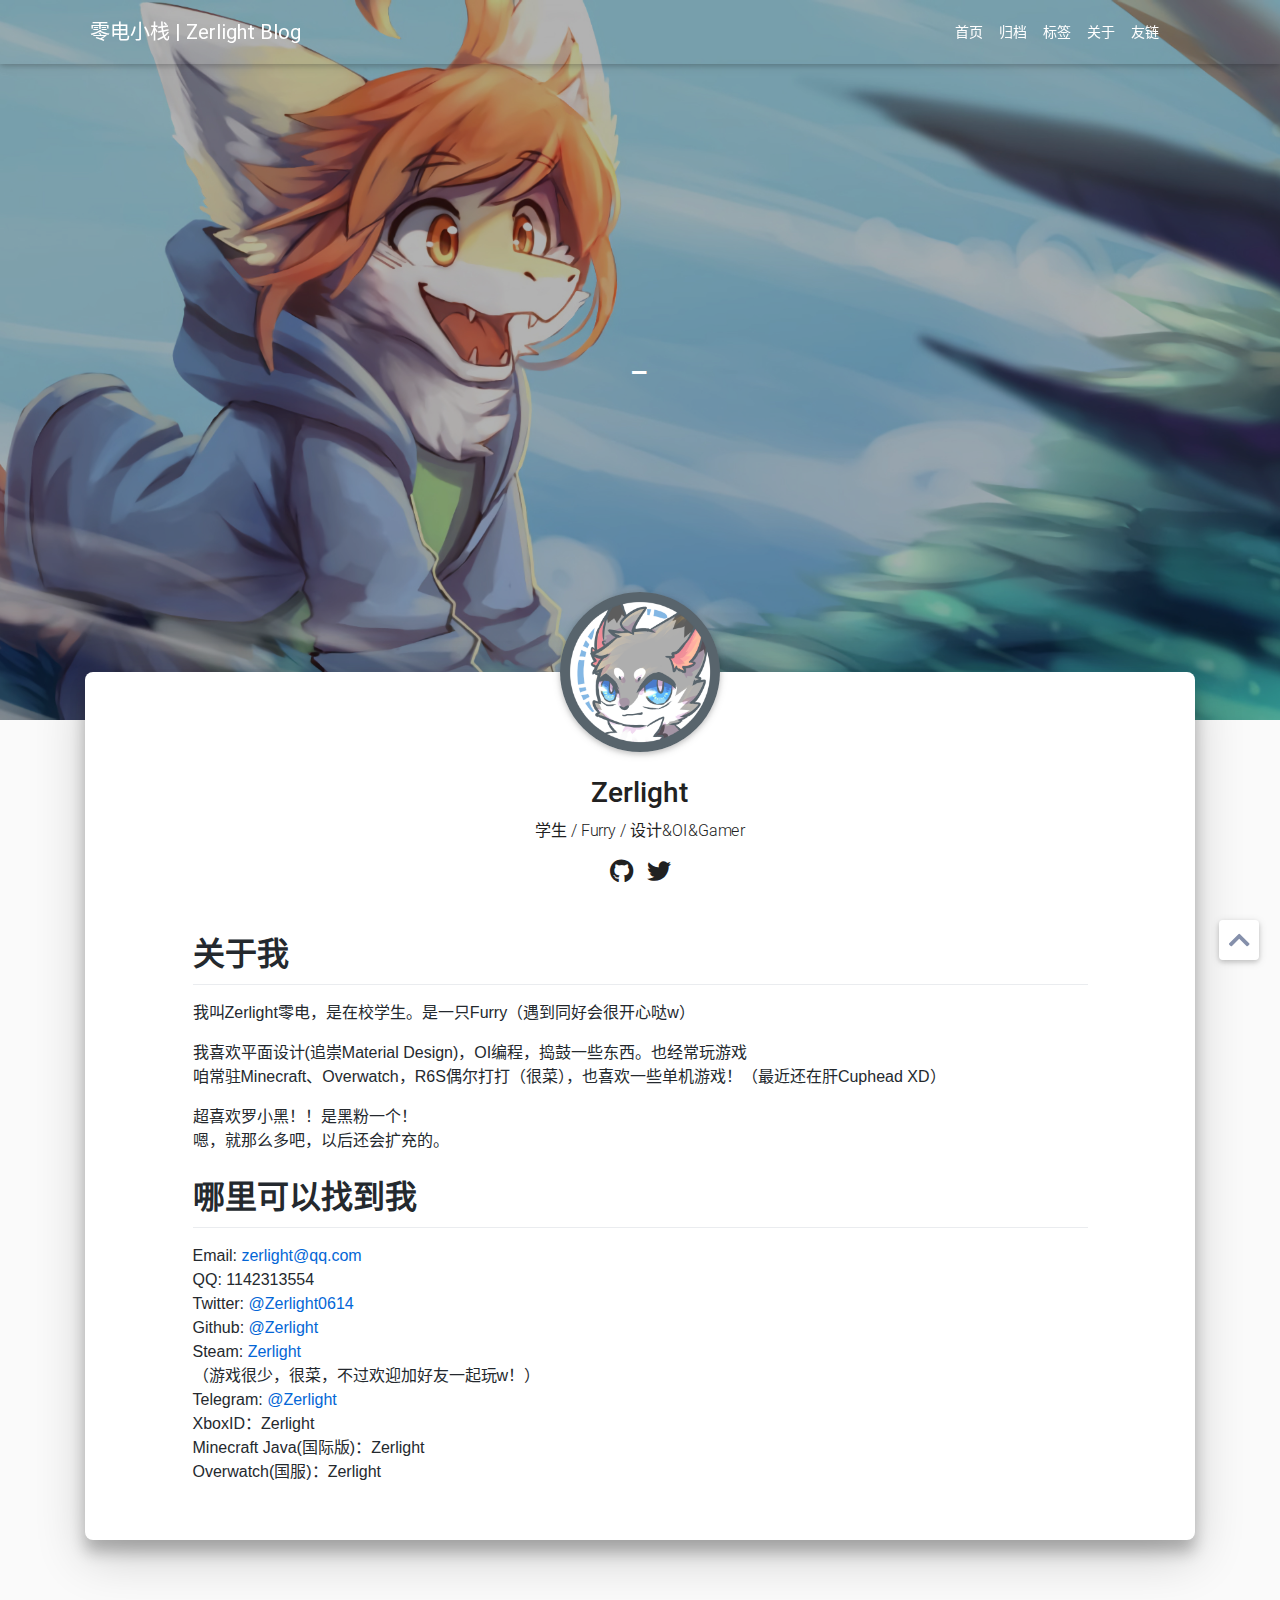
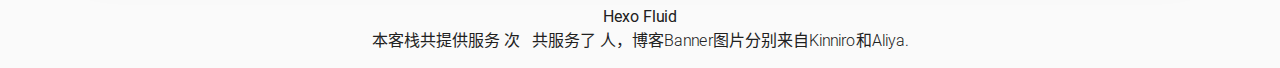
==== commit 93858fbc: "Site updated: 2020-03-08 09:32:18" ====
--- a/about/index.html
+++ b/about/index.html
@@ -111,7 +111,7 @@
 </nav>
 
     <div class="view intro-2" id="background" parallax=true
-         style="background: url('/img/1510596138.kinniro_kuttomsp38.png')no-repeat center center;
+         style="background: url('/img/1510596138.kinniro_kuttomsp38.jpg')no-repeat center center;
            background-size: cover;">
       <div class="full-bg-img">
         <div class="mask rgba-black-light flex-center">
